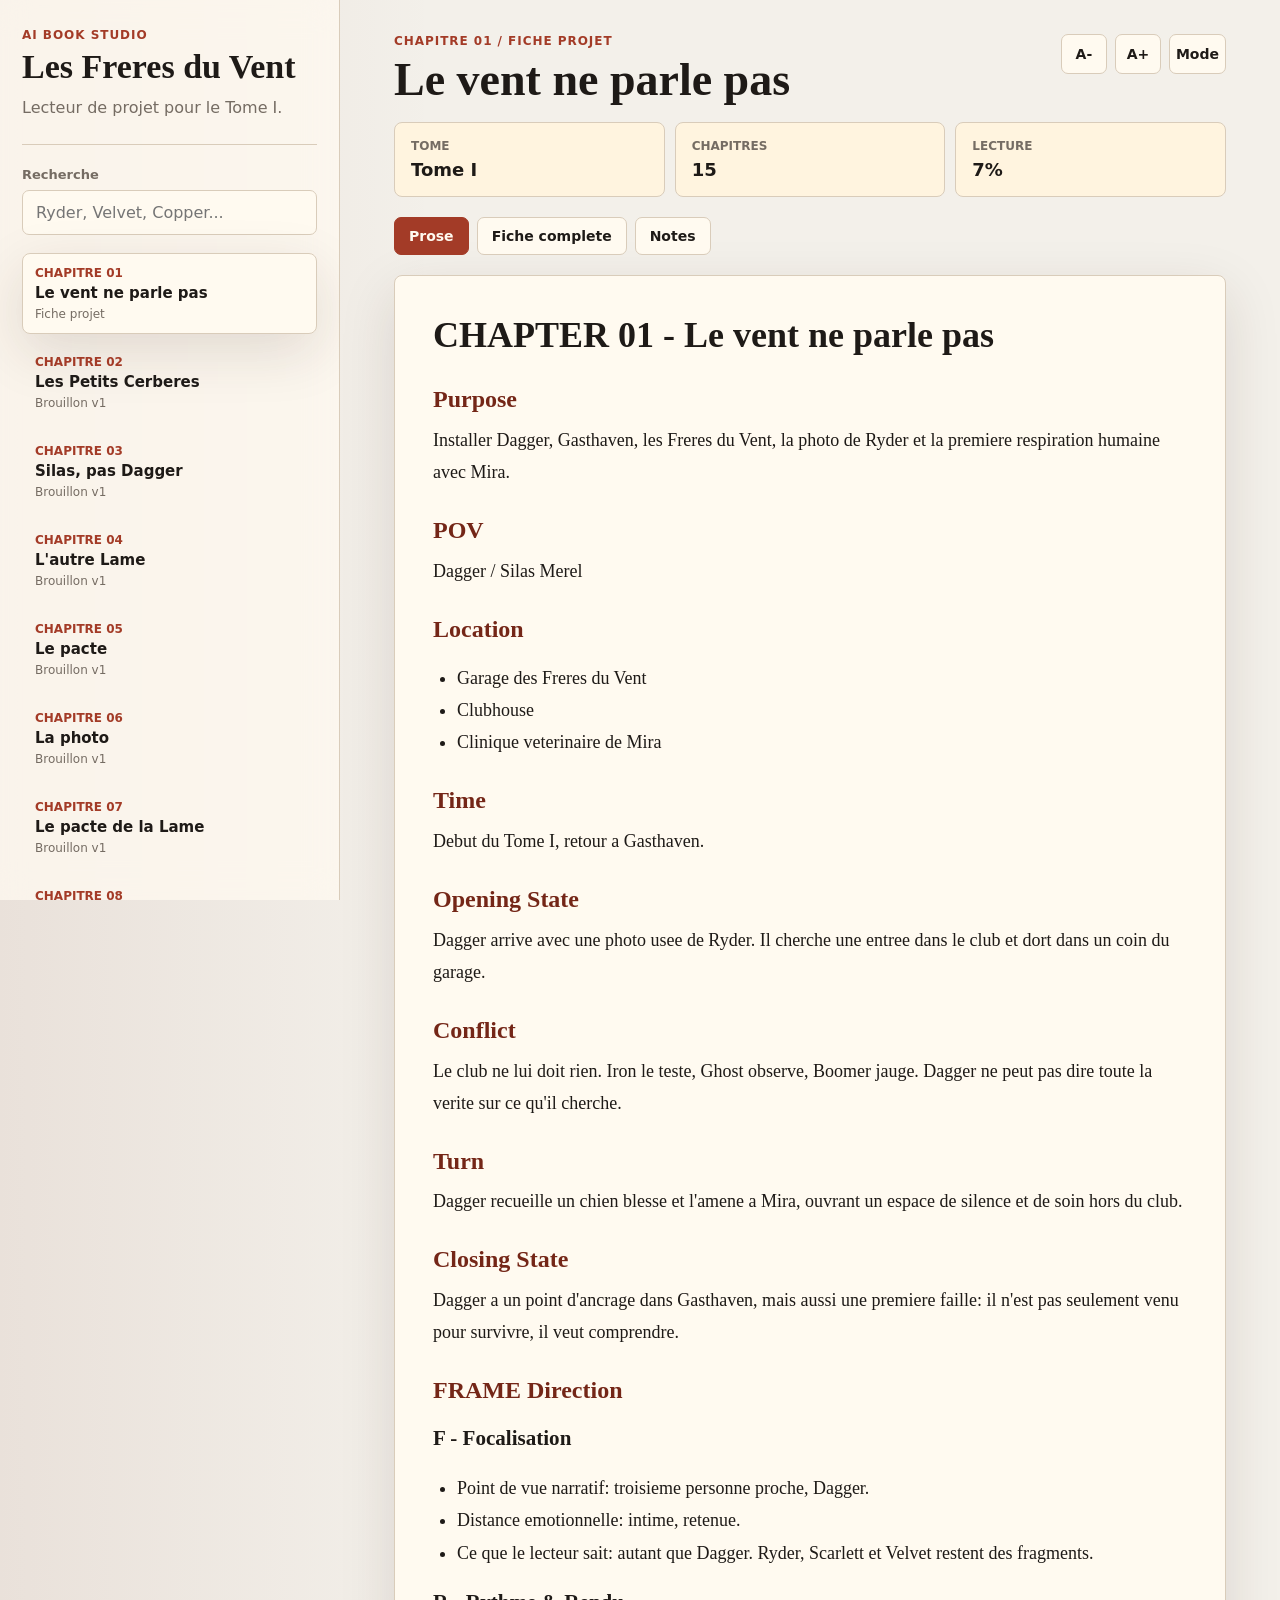
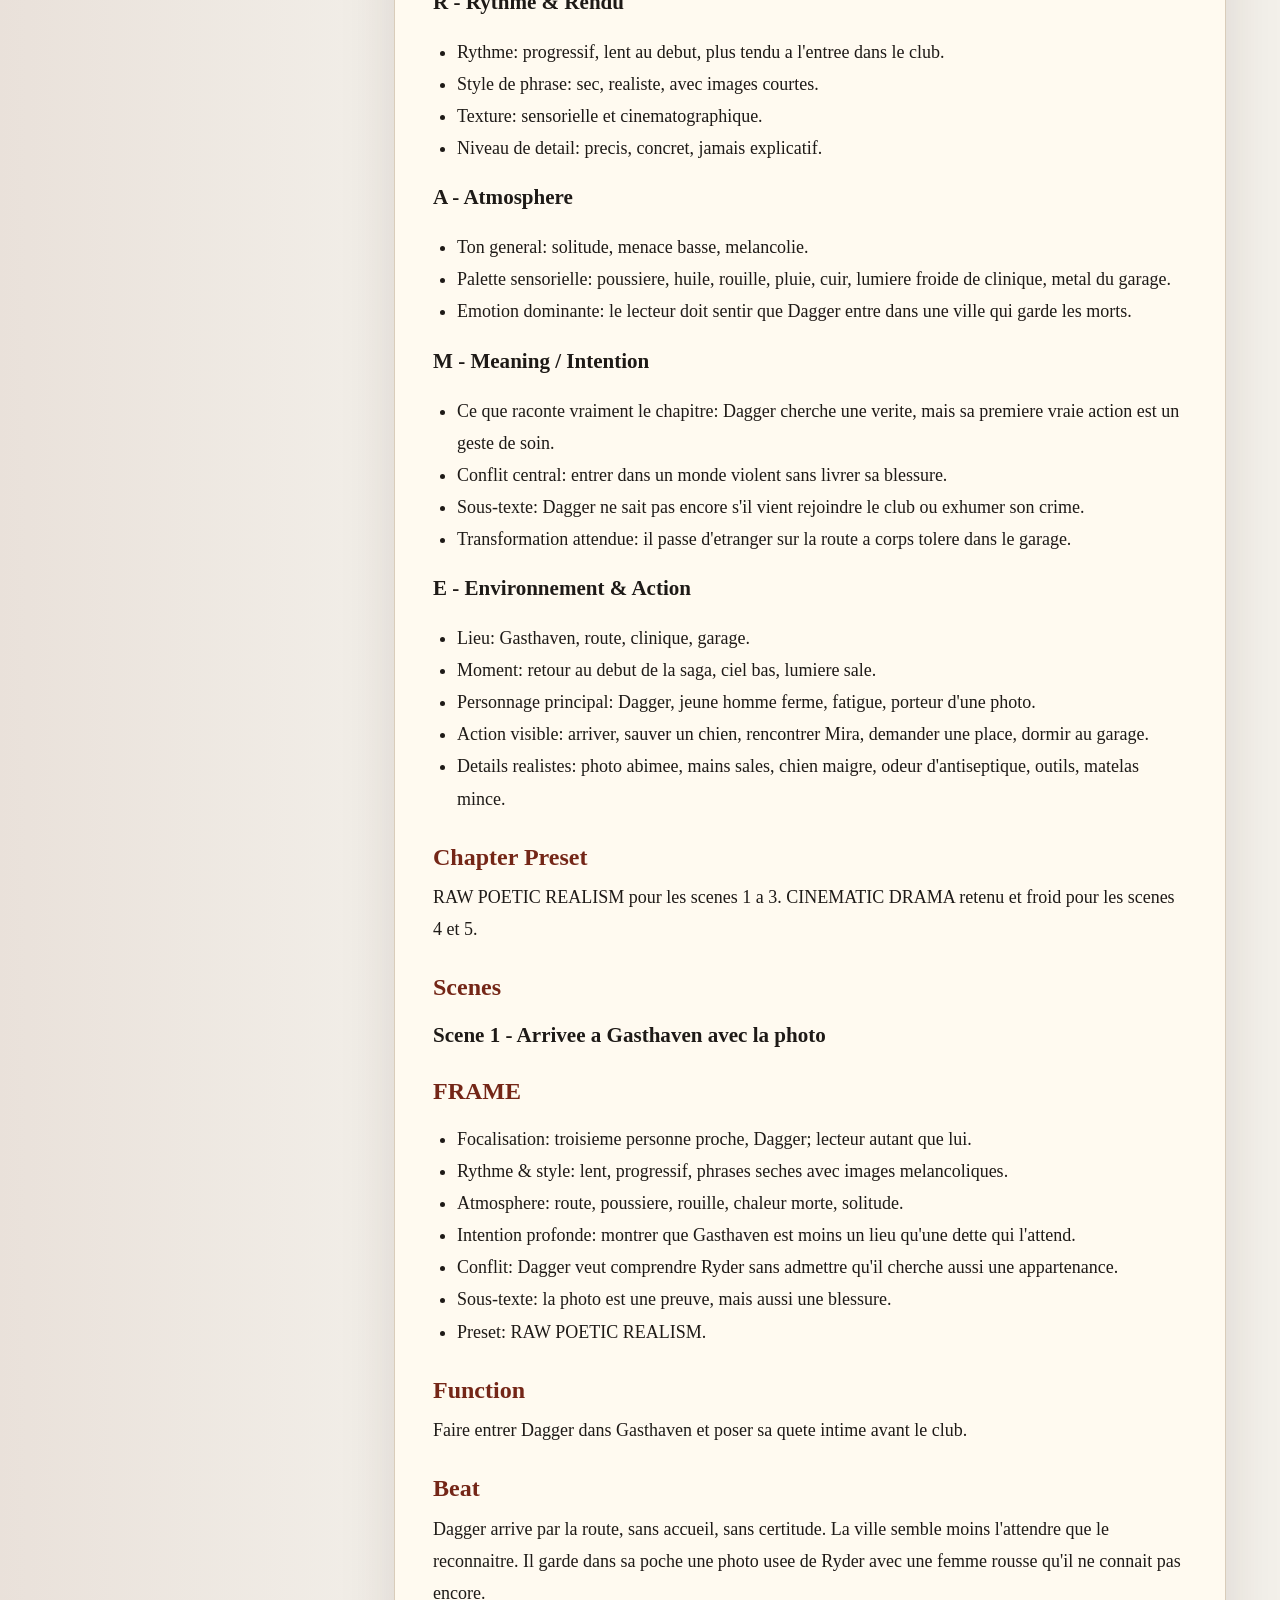
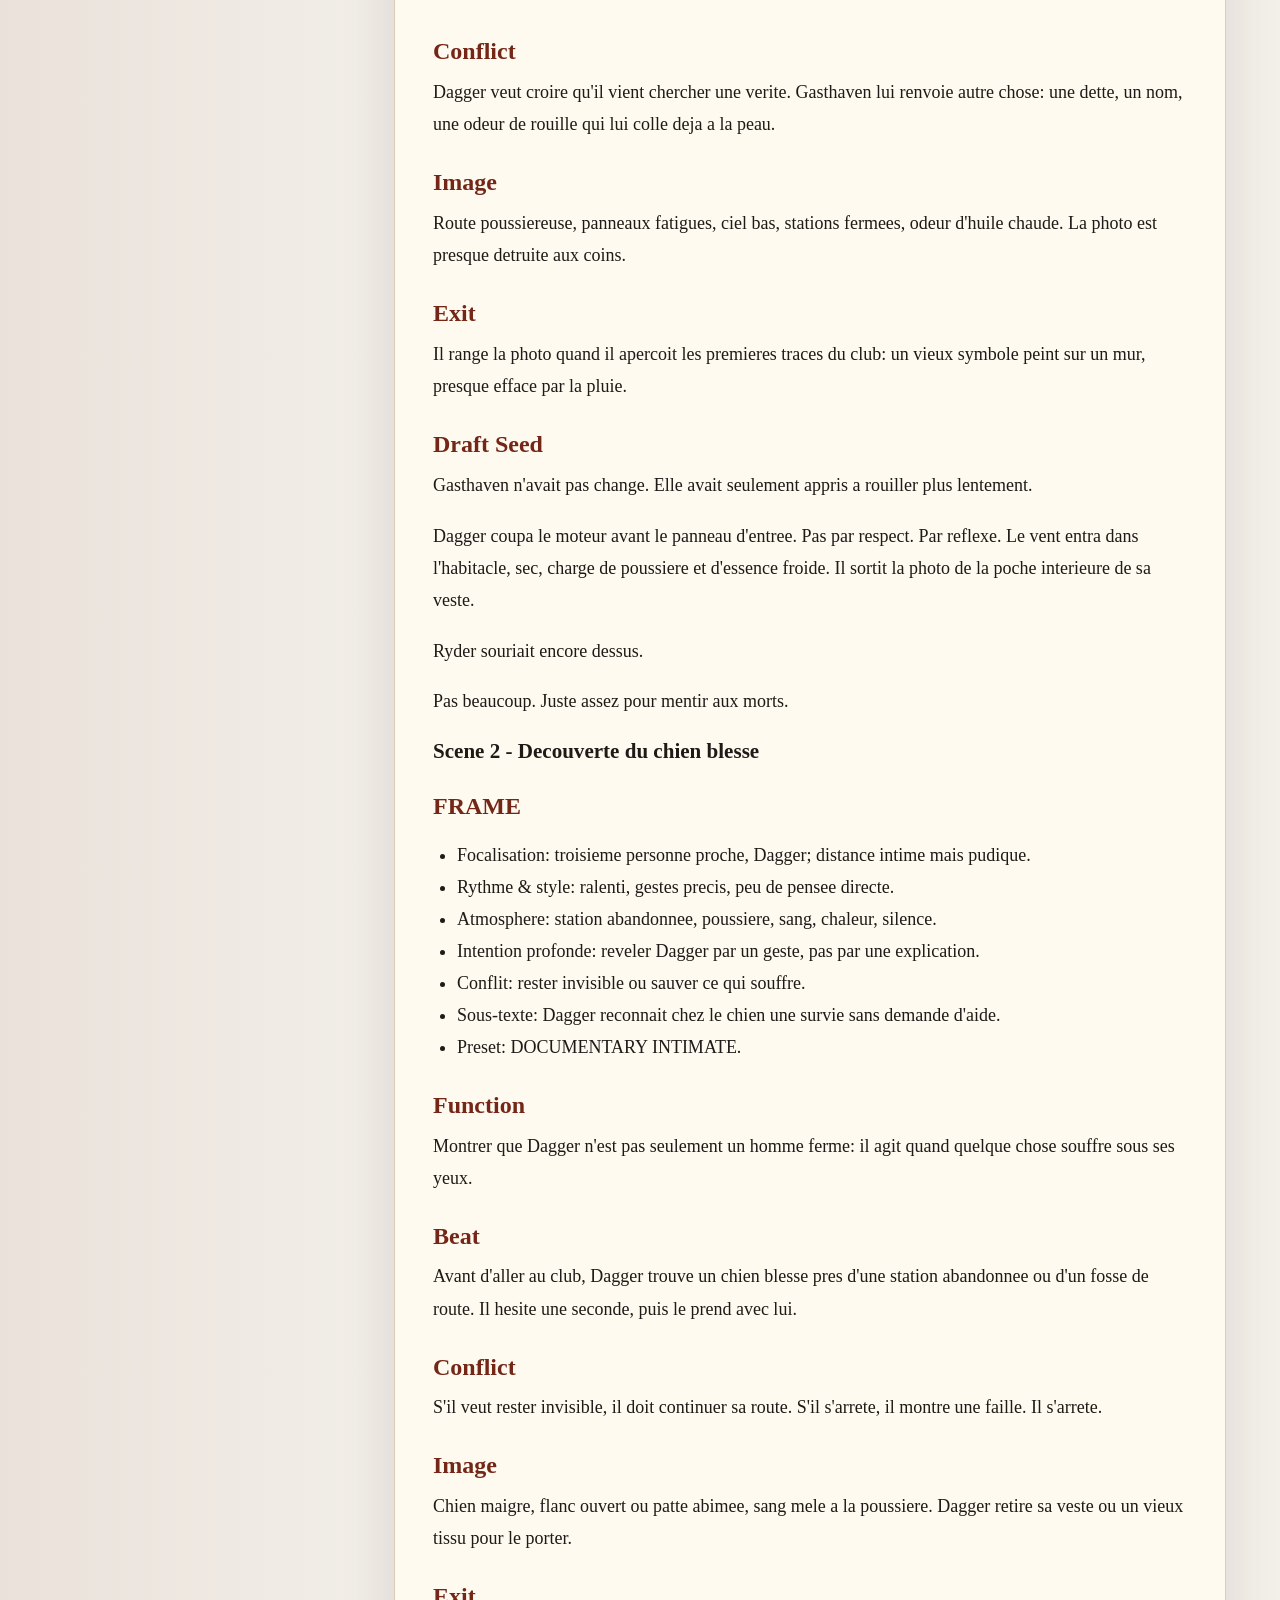
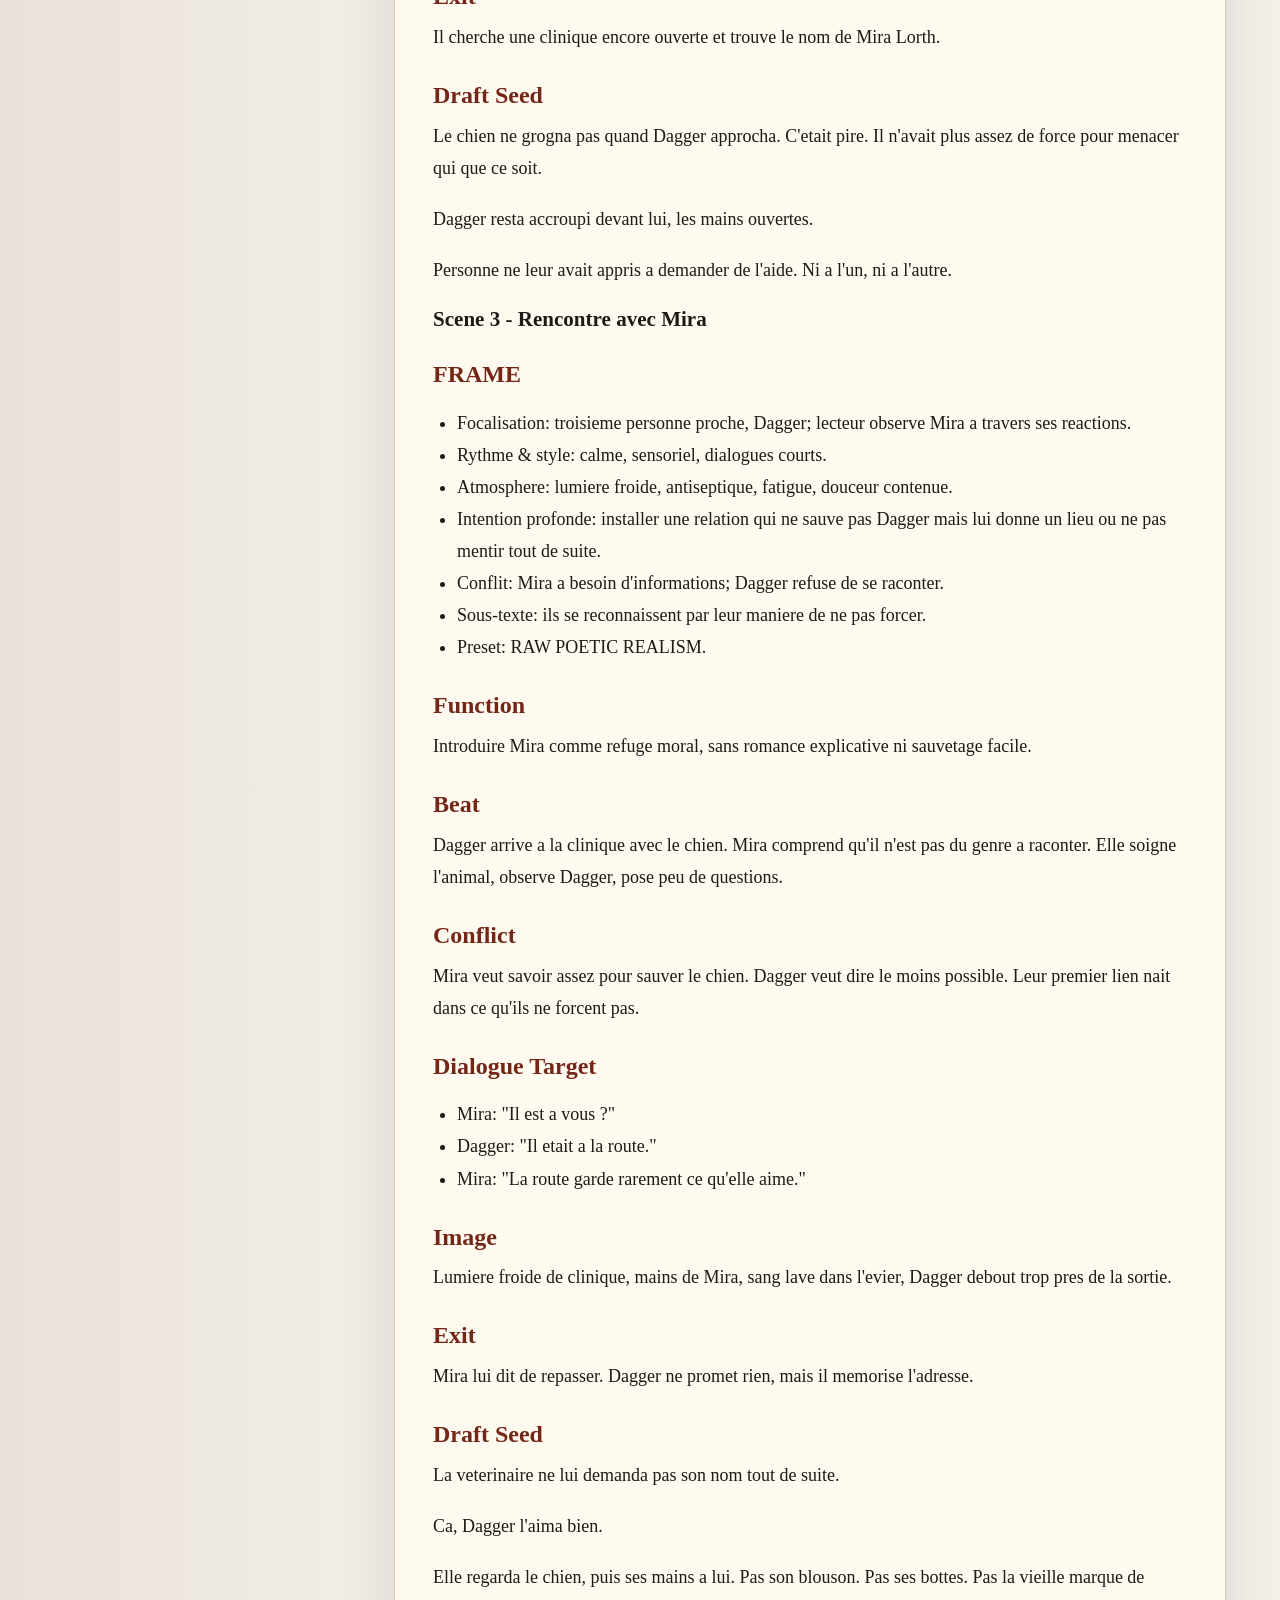
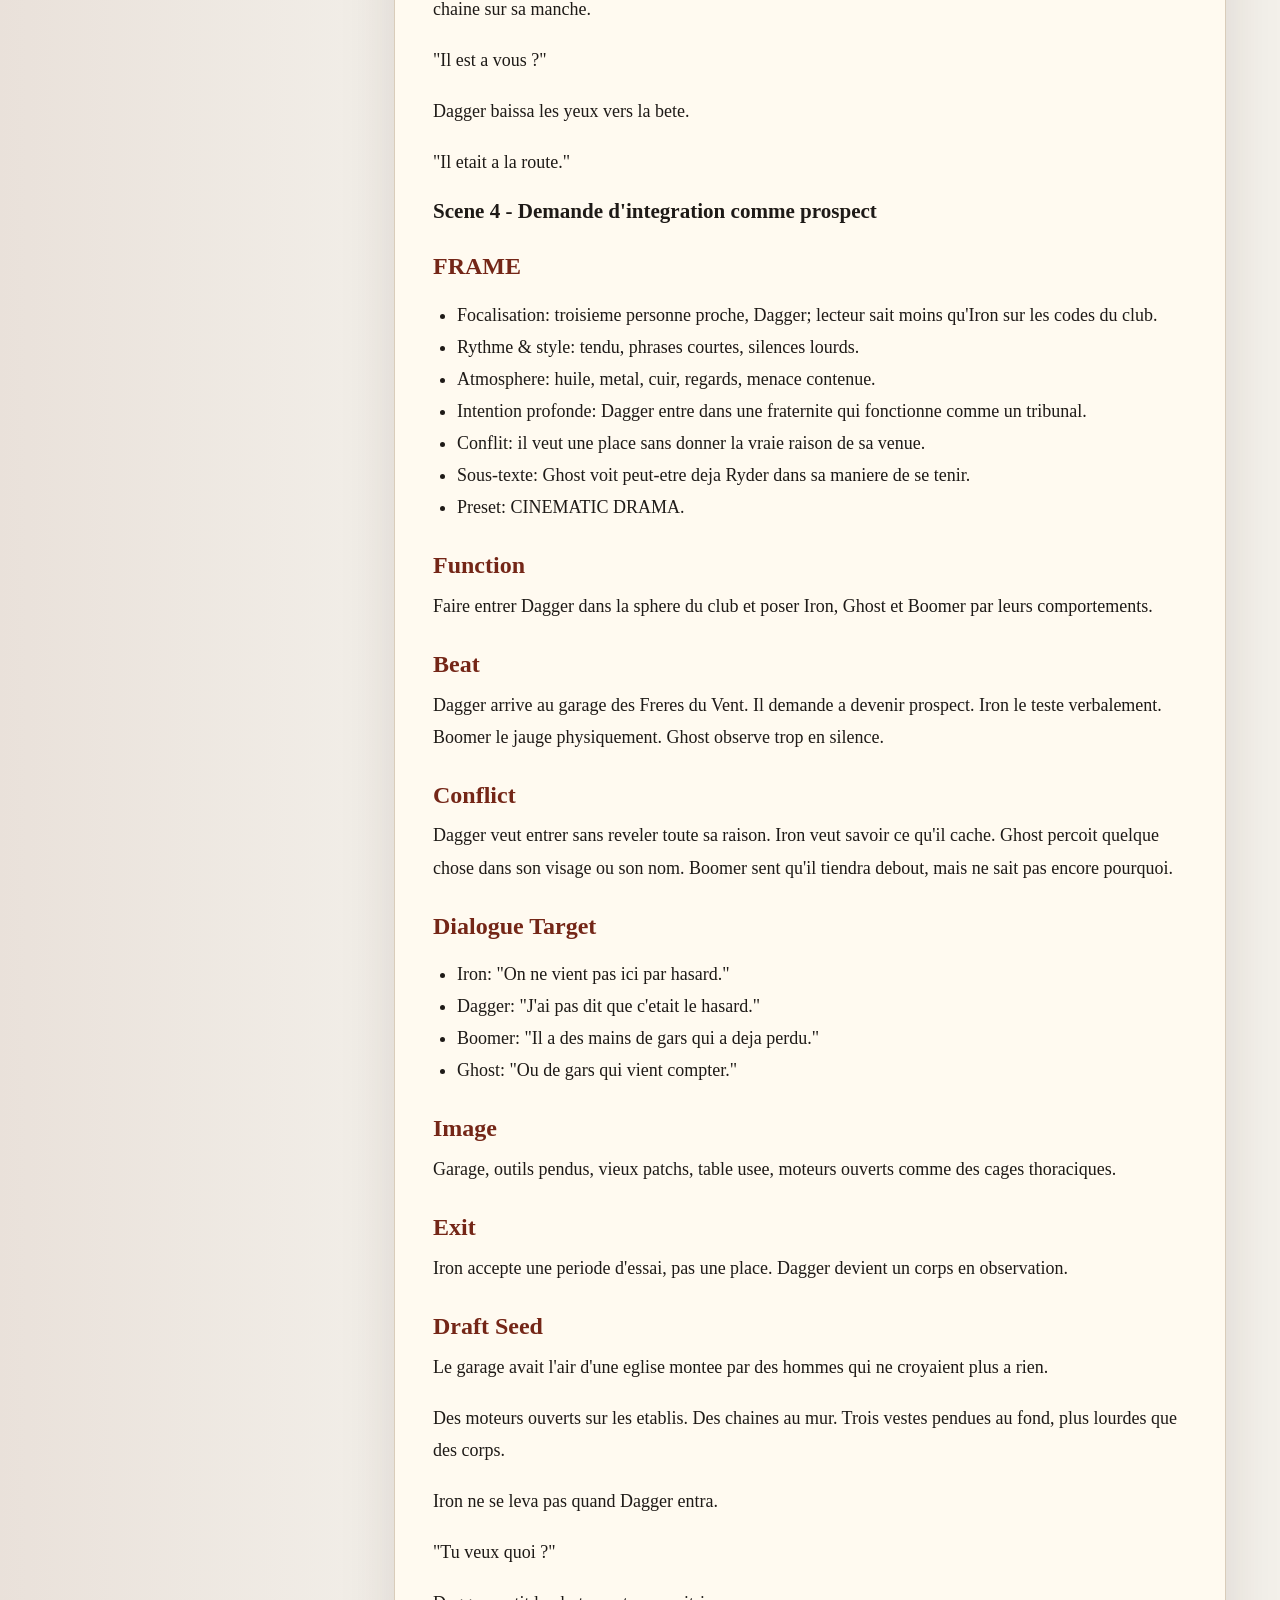
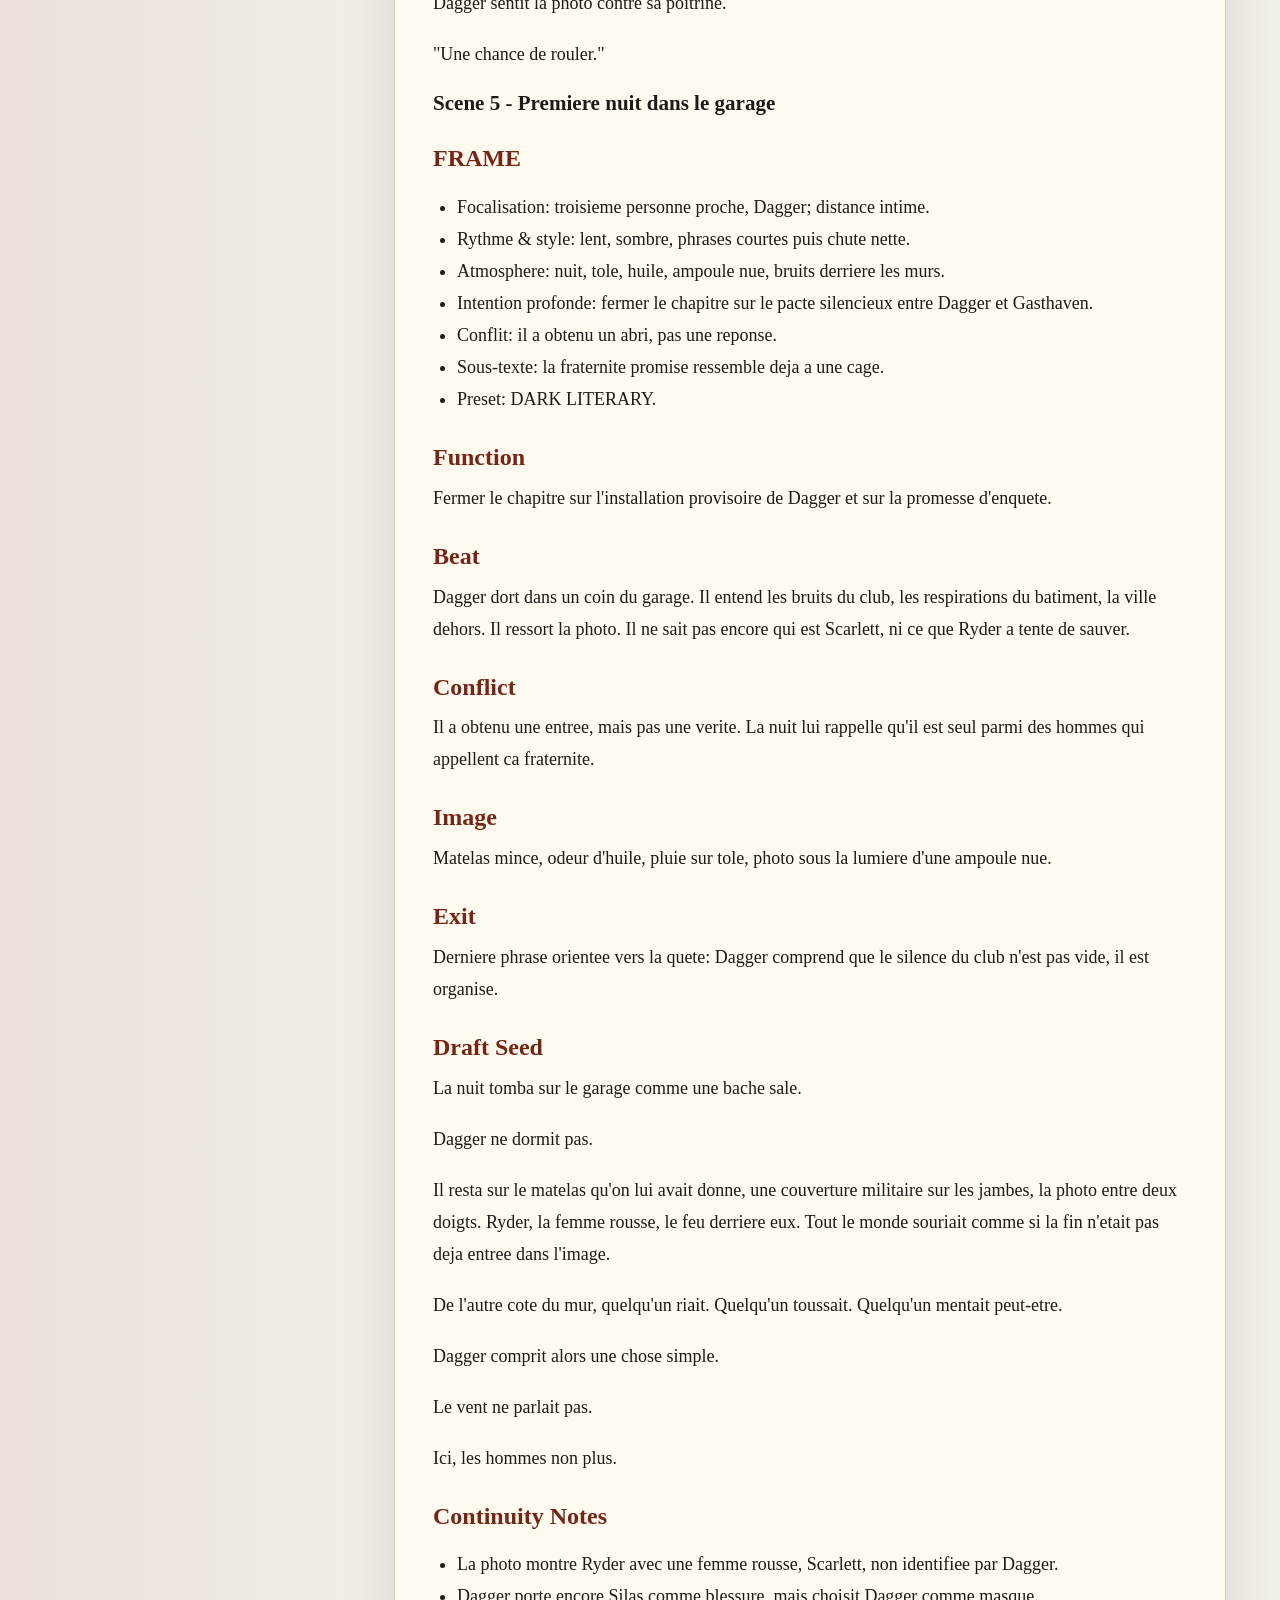
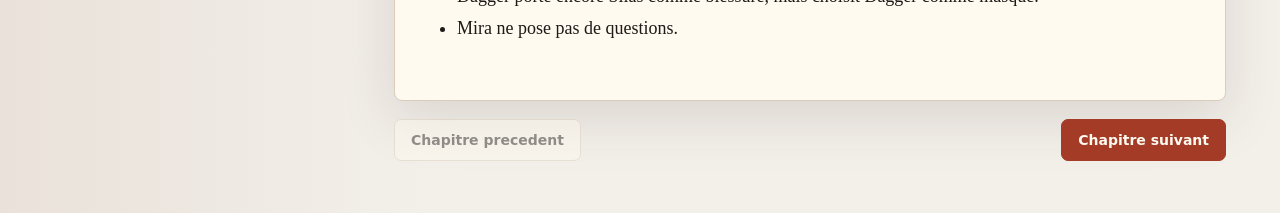
==== 12_READER_SITE/index.html @ fa5095d3 "Initial Les Freres du Vent project" ====
<!doctype html>
<html lang="fr">
  <head>
    <meta charset="utf-8" />
    <meta name="viewport" content="width=device-width, initial-scale=1" />
    <title>Les Freres du Vent - Lecteur</title>
    <link rel="stylesheet" href="styles.css" />
  </head>
  <body>
    <div class="app-shell">
      <aside class="sidebar" aria-label="Navigation des chapitres">
        <div class="brand-block">
          <p class="series-label">AI Book Studio</p>
          <h1>Les Freres du Vent</h1>
          <p class="series-note">Lecteur de projet pour le Tome I.</p>
        </div>

        <div class="search-block">
          <label for="searchInput">Recherche</label>
          <input id="searchInput" type="search" placeholder="Ryder, Velvet, Copper..." autocomplete="off" />
        </div>

        <nav class="chapter-list" id="chapterList"></nav>
      </aside>

      <main class="reader">
        <header class="reader-toolbar">
          <div>
            <p class="reader-kicker" id="chapterStatus">Chargement</p>
            <h2 id="chapterTitle">Tome I</h2>
          </div>
          <div class="toolbar-actions">
            <button class="icon-button" id="decreaseFont" type="button" aria-label="Reduire la taille du texte">A-</button>
            <button class="icon-button" id="increaseFont" type="button" aria-label="Augmenter la taille du texte">A+</button>
            <button class="icon-button" id="themeToggle" type="button" aria-label="Changer le theme">Mode</button>
          </div>
        </header>

        <section class="overview-panel">
          <div class="overview-item">
            <span>Tome</span>
            <strong>Tome I</strong>
          </div>
          <div class="overview-item">
            <span>Chapitres</span>
            <strong id="chapterCount">15</strong>
          </div>
          <div class="overview-item">
            <span>Lecture</span>
            <strong id="readingProgress">0%</strong>
          </div>
        </section>

        <section class="view-switch" aria-label="Sections du chapitre">
          <button class="switch-button active" type="button" data-view="prose">Prose</button>
          <button class="switch-button" type="button" data-view="full">Fiche complete</button>
          <button class="switch-button" type="button" data-view="notes">Notes</button>
        </section>

        <article class="chapter-content" id="chapterContent"></article>

        <footer class="reader-footer">
          <button class="nav-button" id="previousChapter" type="button">Chapitre precedent</button>
          <button class="nav-button primary" id="nextChapter" type="button">Chapitre suivant</button>
        </footer>
      </main>
    </div>

    <script src="app.js"></script>
  </body>
</html>
---- 12_READER_SITE/styles.css ----
:root {
  color-scheme: light;
  --bg: #f3f0ea;
  --paper: #fffaf0;
  --paper-strong: #fff4df;
  --ink: #1e1a17;
  --muted: #756c63;
  --border: #d9ccba;
  --accent: #a33b27;
  --accent-dark: #742617;
  --shadow: 0 18px 55px rgba(54, 34, 20, 0.13);
  --reader-size: 18px;
}

:root.dark {
  color-scheme: dark;
  --bg: #171512;
  --paper: #211e19;
  --paper-strong: #2b251d;
  --ink: #f2eadc;
  --muted: #b9aa98;
  --border: #40362c;
  --accent: #df7057;
  --accent-dark: #f09a82;
  --shadow: 0 18px 55px rgba(0, 0, 0, 0.35);
}

* {
  box-sizing: border-box;
}

body {
  margin: 0;
  min-height: 100vh;
  background:
    linear-gradient(90deg, rgba(120, 49, 30, 0.08), transparent 34%),
    var(--bg);
  color: var(--ink);
  font-family: Inter, ui-sans-serif, system-ui, -apple-system, BlinkMacSystemFont, "Segoe UI", sans-serif;
}

button,
input {
  font: inherit;
}

.app-shell {
  display: grid;
  grid-template-columns: 340px minmax(0, 1fr);
  min-height: 100vh;
}

.sidebar {
  position: sticky;
  top: 0;
  height: 100vh;
  overflow: auto;
  padding: 28px 22px;
  border-right: 1px solid var(--border);
  background: rgba(255, 250, 240, 0.74);
  backdrop-filter: blur(16px);
}

:root.dark .sidebar {
  background: rgba(33, 30, 25, 0.76);
}

.brand-block {
  padding-bottom: 24px;
  border-bottom: 1px solid var(--border);
}

.series-label,
.reader-kicker {
  margin: 0 0 8px;
  color: var(--accent);
  font-size: 12px;
  font-weight: 800;
  letter-spacing: 0.08em;
  text-transform: uppercase;
}

.brand-block h1 {
  margin: 0;
  font-family: Georgia, "Times New Roman", serif;
  font-size: 34px;
  line-height: 1;
  letter-spacing: 0;
}

.series-note {
  margin: 12px 0 0;
  color: var(--muted);
  line-height: 1.5;
}

.search-block {
  display: grid;
  gap: 8px;
  margin: 22px 0 18px;
}

.search-block label {
  color: var(--muted);
  font-size: 13px;
  font-weight: 700;
}

.search-block input {
  width: 100%;
  padding: 12px 13px;
  border: 1px solid var(--border);
  border-radius: 7px;
  background: var(--paper);
  color: var(--ink);
  outline: none;
}

.search-block input:focus {
  border-color: var(--accent);
  box-shadow: 0 0 0 3px rgba(163, 59, 39, 0.16);
}

.chapter-list {
  display: grid;
  gap: 8px;
}

.chapter-card {
  width: 100%;
  padding: 12px;
  border: 1px solid transparent;
  border-radius: 8px;
  background: transparent;
  color: var(--ink);
  text-align: left;
  cursor: pointer;
}

.chapter-card:hover,
.chapter-card.active {
  border-color: var(--border);
  background: var(--paper);
}

.chapter-card.active {
  box-shadow: var(--shadow);
}

.chapter-number {
  display: block;
  color: var(--accent);
  font-size: 12px;
  font-weight: 800;
  text-transform: uppercase;
}

.chapter-name {
  display: block;
  margin-top: 4px;
  font-size: 15px;
  font-weight: 800;
}

.chapter-meta {
  display: block;
  margin-top: 5px;
  color: var(--muted);
  font-size: 12px;
}

.reader {
  width: min(960px, calc(100vw - 380px));
  margin: 0 auto;
  padding: 34px 34px 52px;
}

.reader-toolbar {
  display: flex;
  align-items: flex-start;
  justify-content: space-between;
  gap: 18px;
  margin-bottom: 18px;
}

.reader-toolbar h2 {
  margin: 0;
  font-family: Georgia, "Times New Roman", serif;
  font-size: 46px;
  line-height: 1.05;
  letter-spacing: 0;
}

.toolbar-actions {
  display: flex;
  gap: 8px;
}

.icon-button,
.nav-button,
.switch-button {
  border: 1px solid var(--border);
  border-radius: 7px;
  background: var(--paper);
  color: var(--ink);
  cursor: pointer;
  font-size: 14px;
  font-weight: 800;
}

.icon-button {
  min-width: 46px;
  height: 40px;
}

.overview-panel {
  display: grid;
  grid-template-columns: repeat(3, 1fr);
  gap: 10px;
  margin: 18px 0;
}

.overview-item {
  padding: 16px;
  border: 1px solid var(--border);
  border-radius: 8px;
  background: var(--paper-strong);
}

.overview-item span {
  display: block;
  color: var(--muted);
  font-size: 12px;
  font-weight: 800;
  text-transform: uppercase;
}

.overview-item strong {
  display: block;
  margin-top: 6px;
  font-size: 18px;
}

.view-switch {
  display: flex;
  gap: 8px;
  margin: 20px 0;
}

.switch-button {
  padding: 10px 14px;
}

.switch-button.active,
.nav-button.primary {
  border-color: var(--accent);
  background: var(--accent);
  color: #fffaf0;
}

.chapter-content {
  min-height: 62vh;
  padding: 38px;
  border: 1px solid var(--border);
  border-radius: 8px;
  background: var(--paper);
  box-shadow: var(--shadow);
  font-family: Georgia, "Times New Roman", serif;
  font-size: var(--reader-size);
  line-height: 1.78;
}

.chapter-content h1,
.chapter-content h2,
.chapter-content h3 {
  line-height: 1.2;
}

.chapter-content h1 {
  margin: 0 0 24px;
  font-size: 36px;
}

.chapter-content h2 {
  margin: 28px 0 10px;
  color: var(--accent-dark);
  font-size: 24px;
}

.chapter-content p {
  margin: 0 0 1.05em;
}

.chapter-content ul,
.chapter-content ol {
  padding-left: 24px;
}

.chapter-content blockquote {
  margin: 20px 0;
  padding-left: 18px;
  border-left: 3px solid var(--accent);
  color: var(--muted);
}

.empty-state {
  color: var(--muted);
  font-family: Inter, ui-sans-serif, system-ui, sans-serif;
}

.reader-footer {
  display: flex;
  justify-content: space-between;
  gap: 12px;
  margin-top: 18px;
}

.nav-button {
  padding: 12px 16px;
}

.nav-button:disabled {
  cursor: not-allowed;
  opacity: 0.45;
}

mark {
  border-radius: 3px;
  background: rgba(223, 112, 87, 0.28);
  color: inherit;
}

@media (max-width: 860px) {
  .app-shell {
    grid-template-columns: 1fr;
  }

  .sidebar {
    position: relative;
    height: auto;
    max-height: 52vh;
    border-right: 0;
    border-bottom: 1px solid var(--border);
  }

  .reader {
    width: 100%;
    padding: 24px 18px 36px;
  }

  .reader-toolbar {
    flex-direction: column;
  }

  .reader-toolbar h2 {
    font-size: 34px;
  }

  .overview-panel {
    grid-template-columns: 1fr;
  }

  .chapter-content {
    padding: 24px;
  }
}
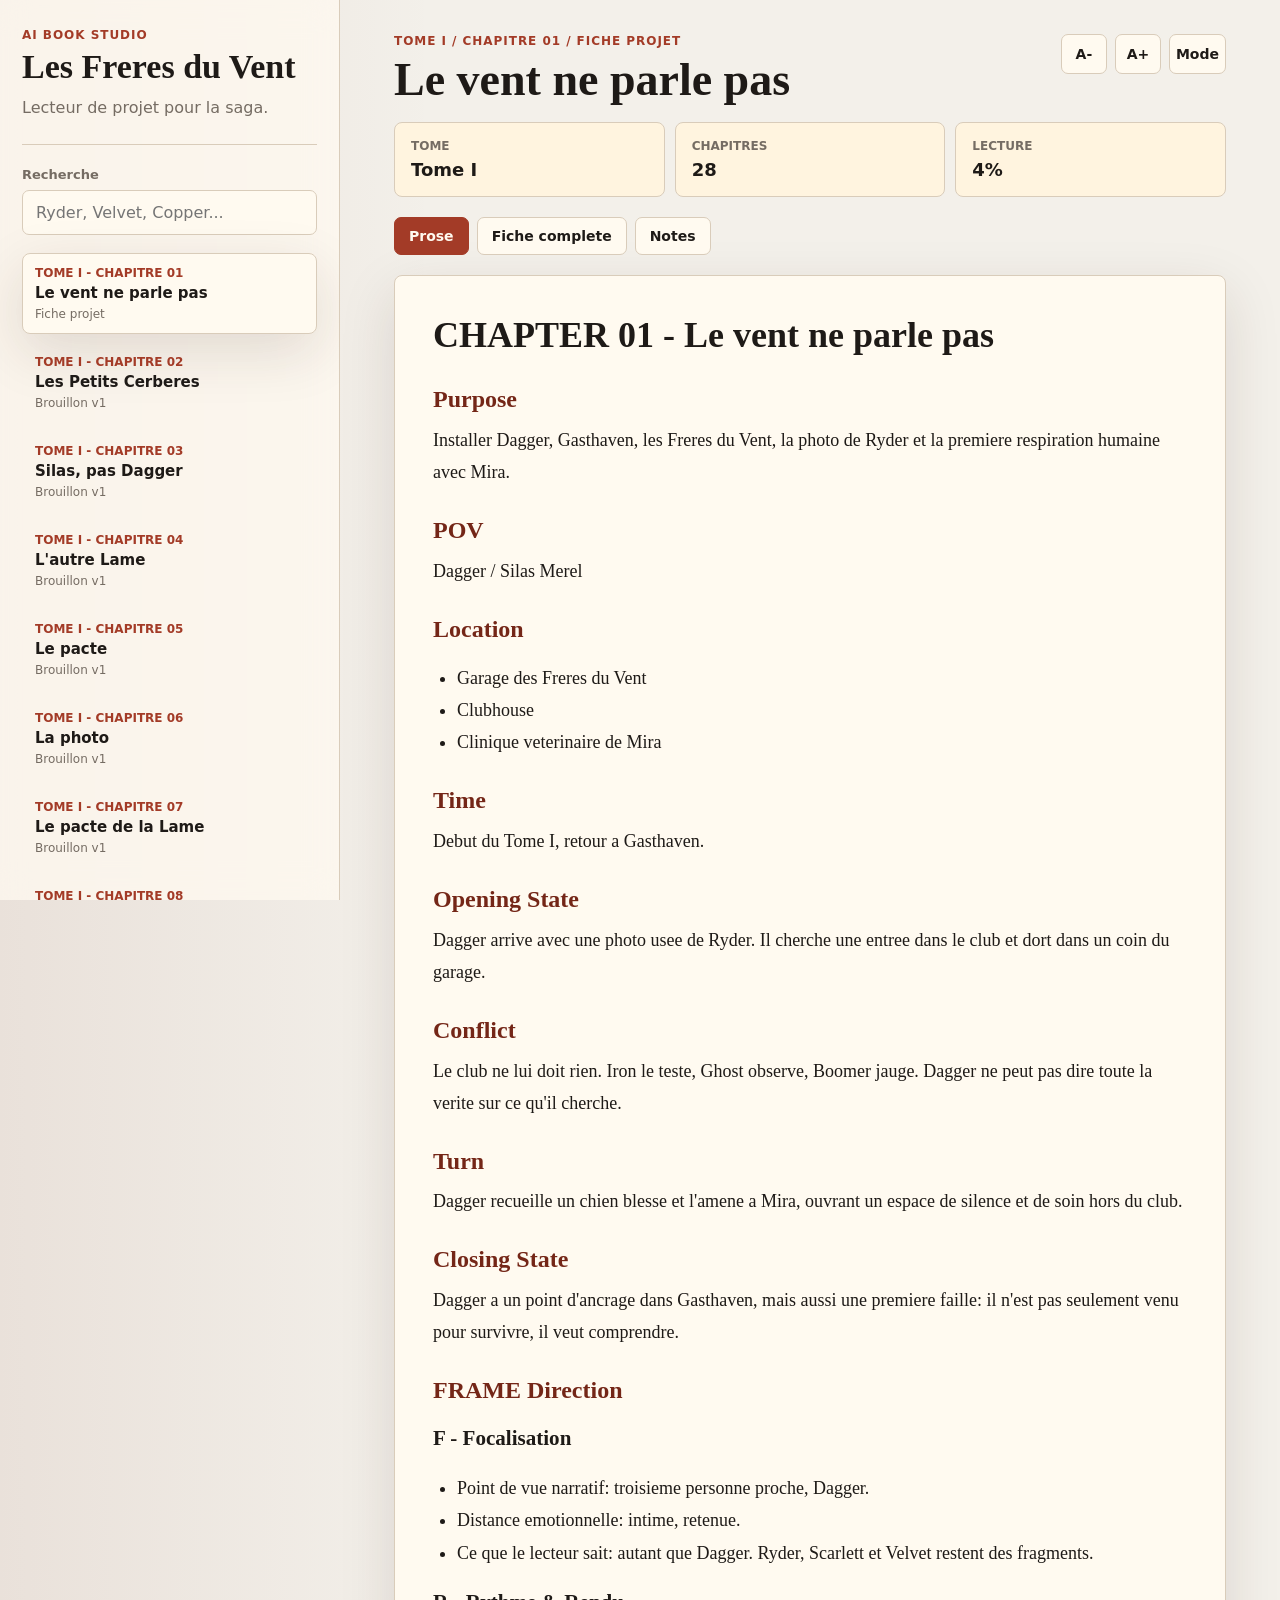
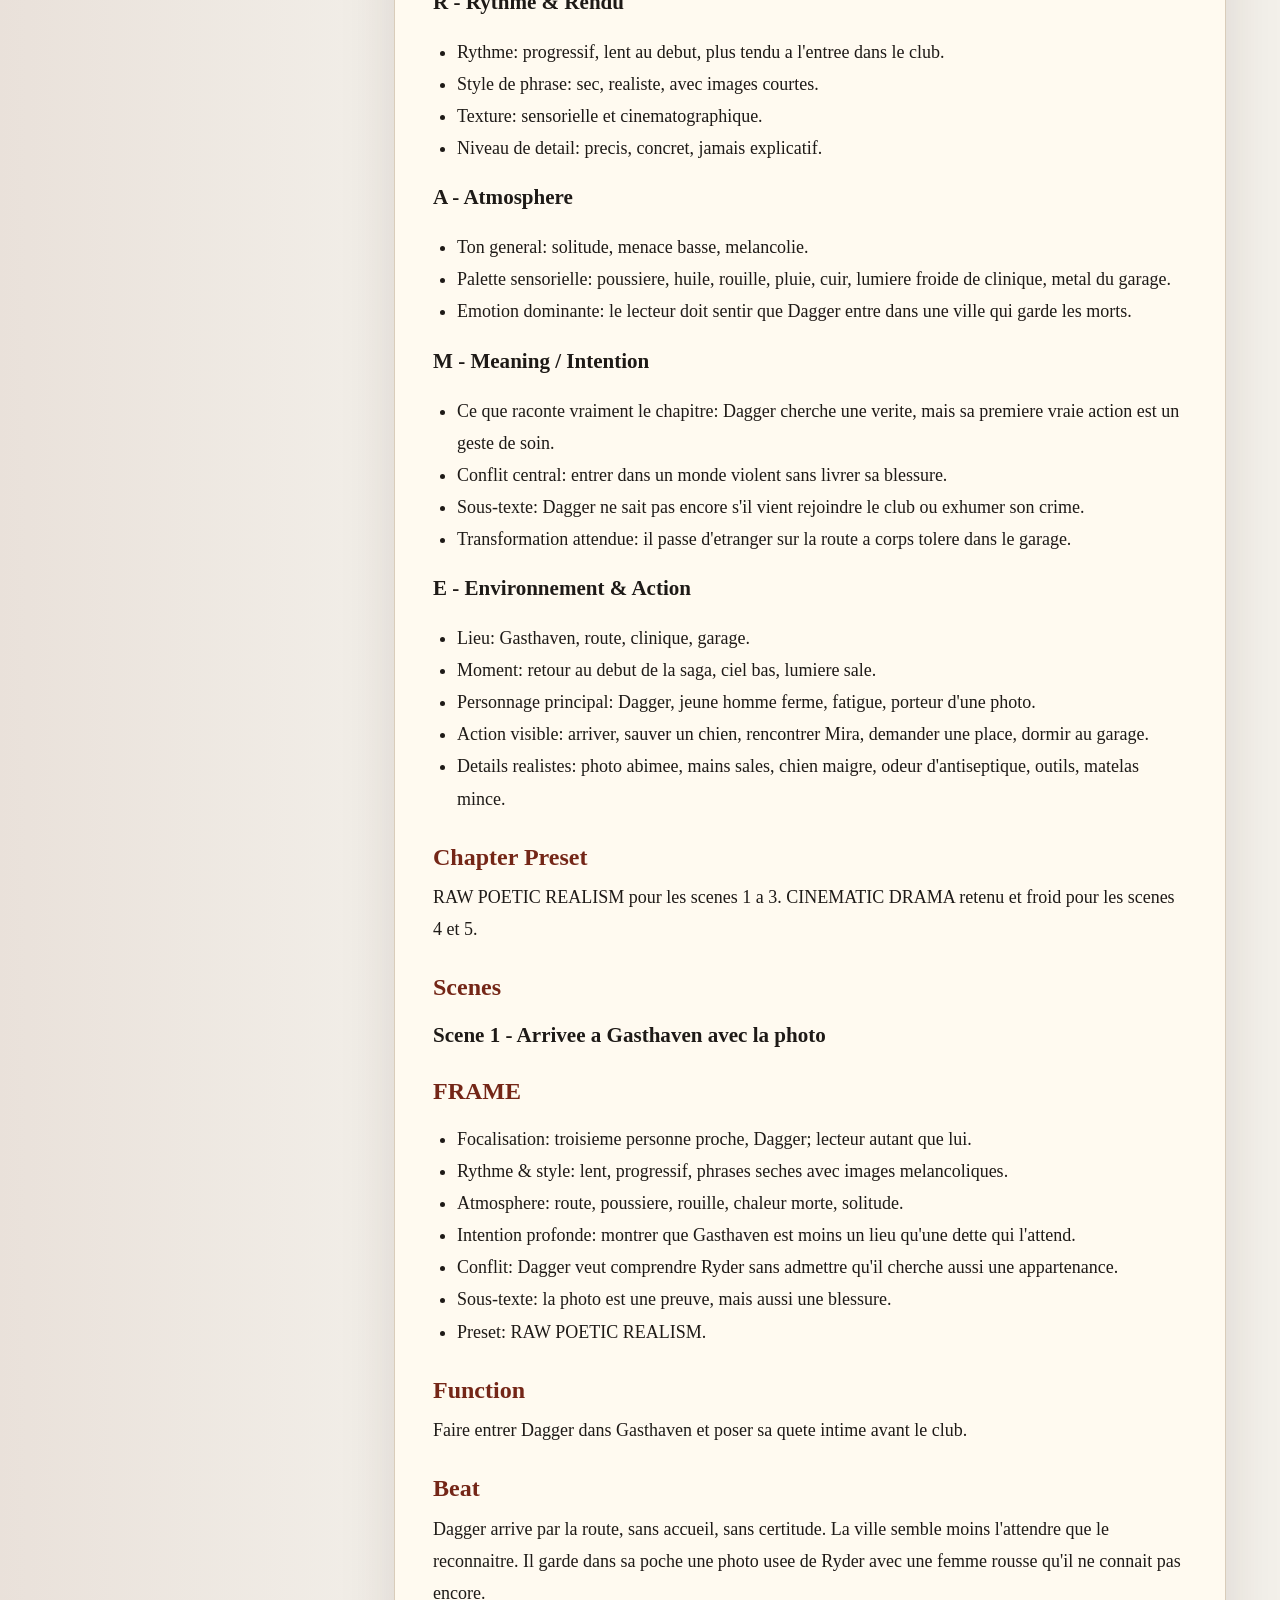
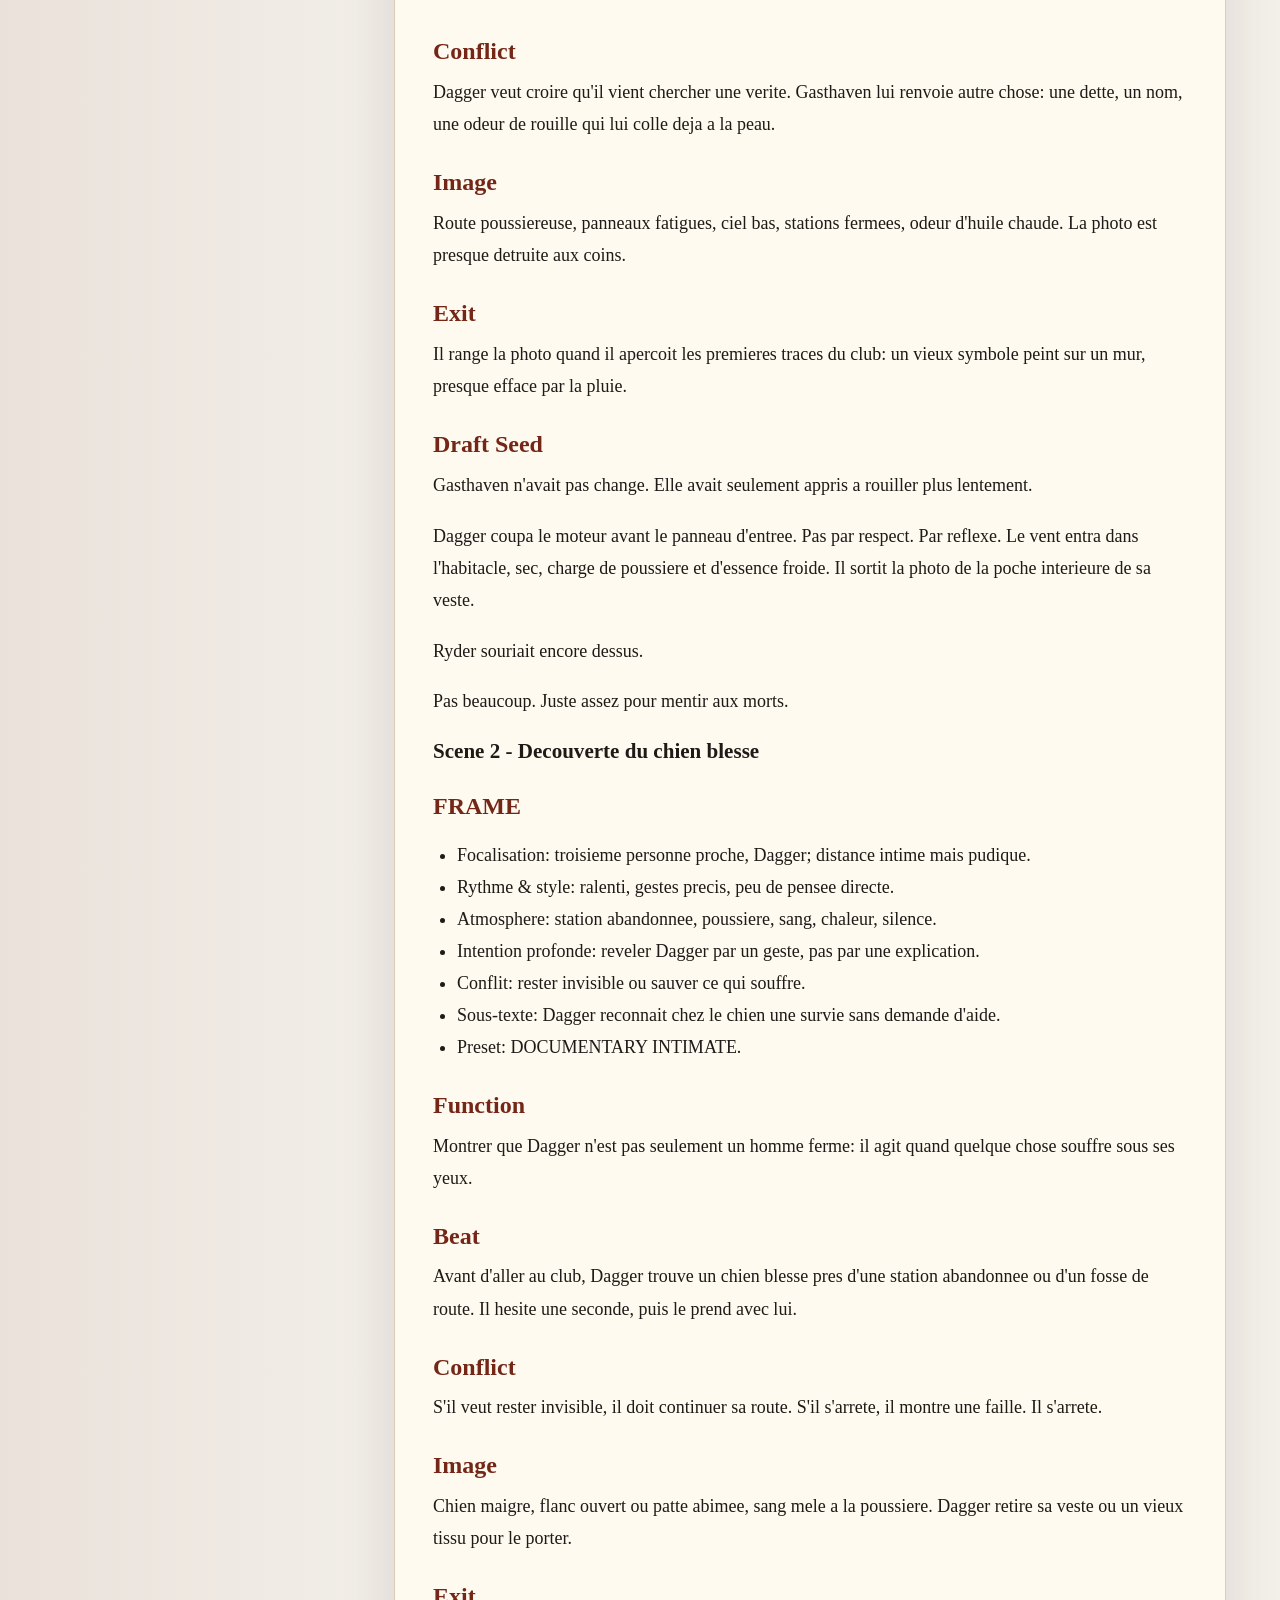
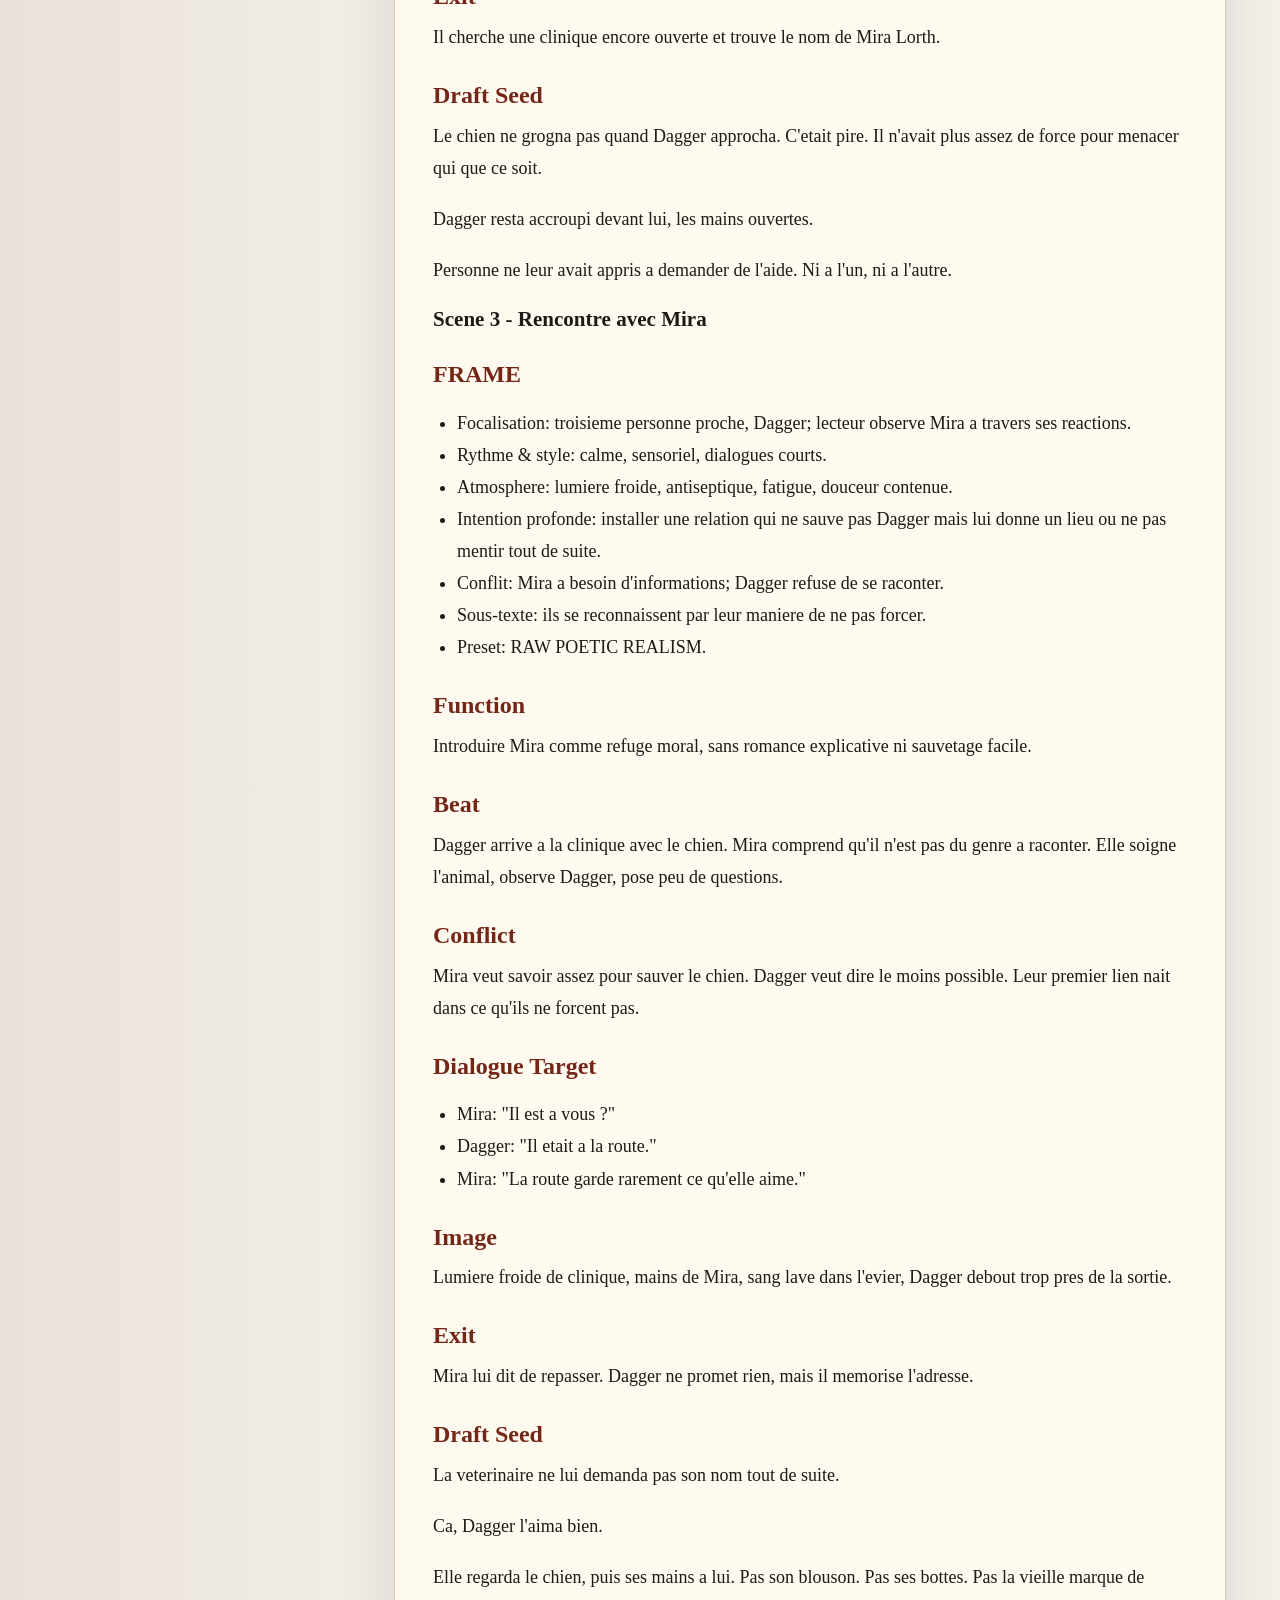
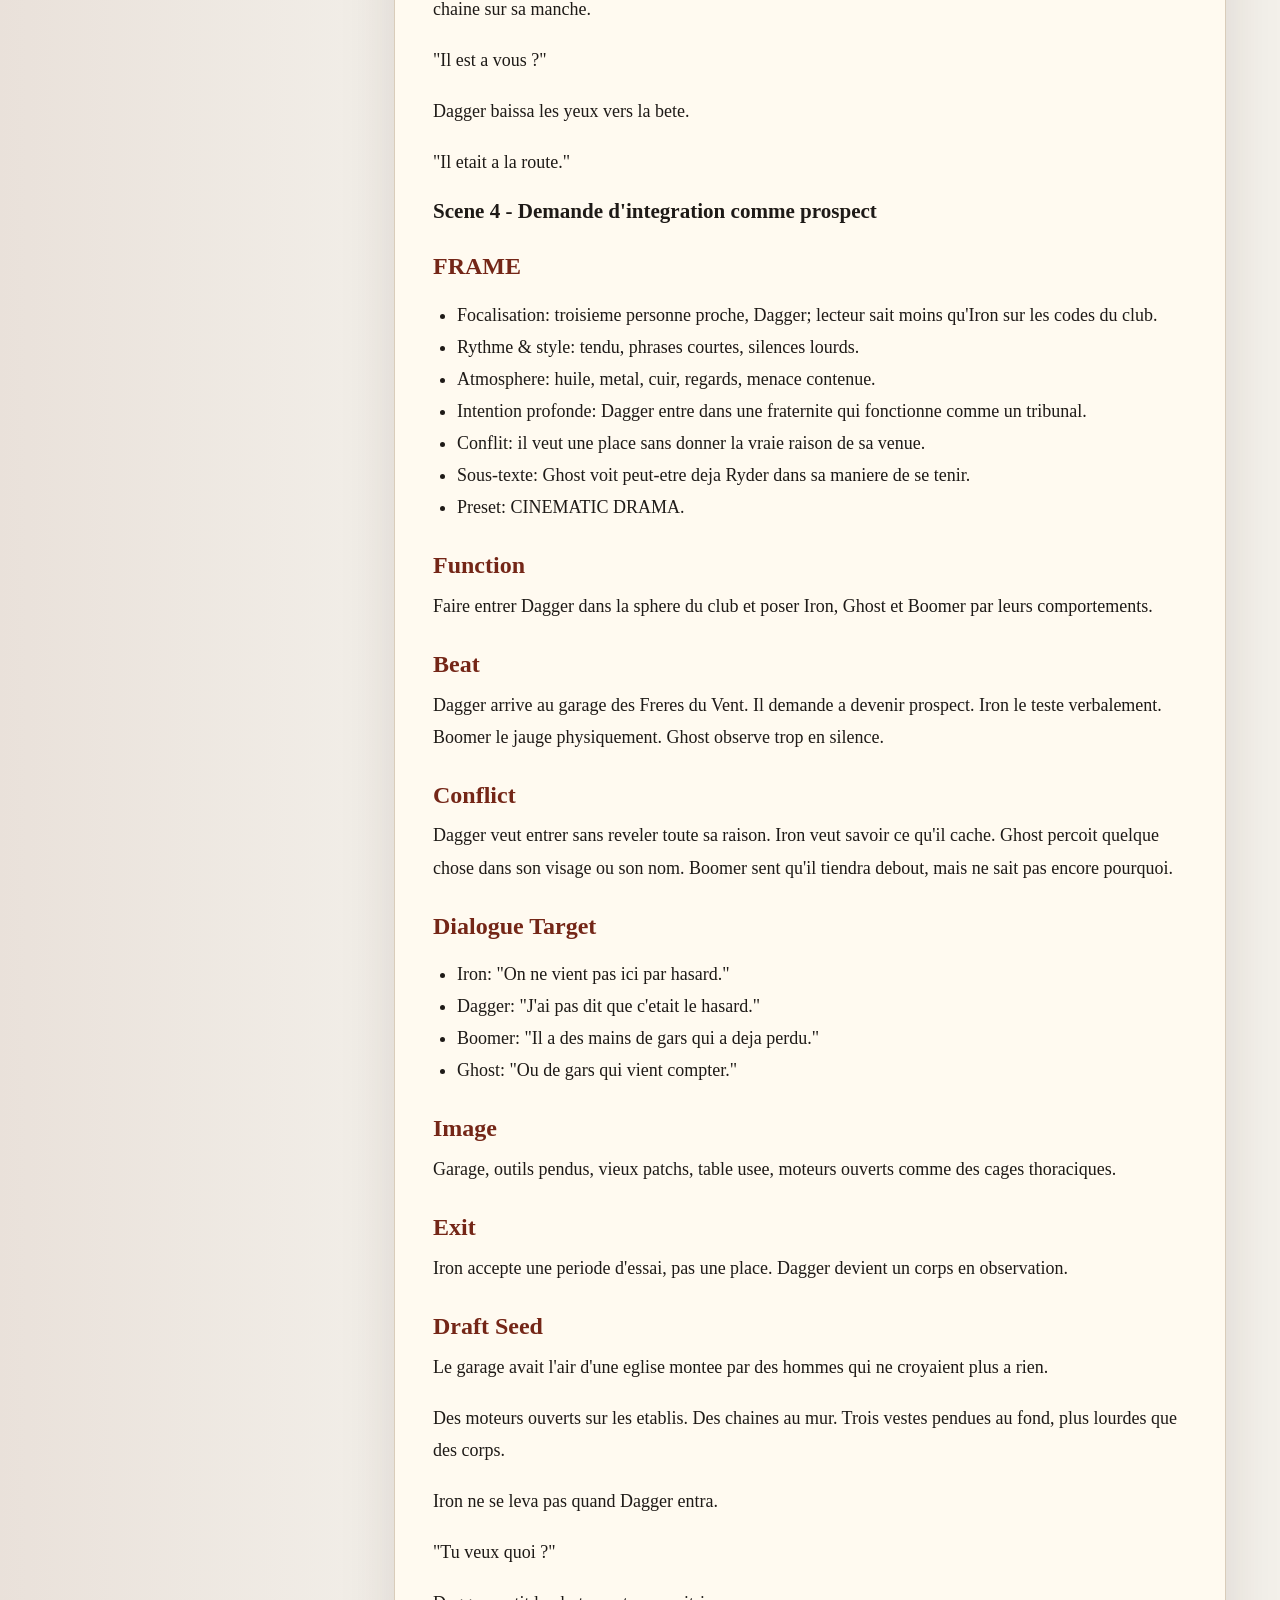
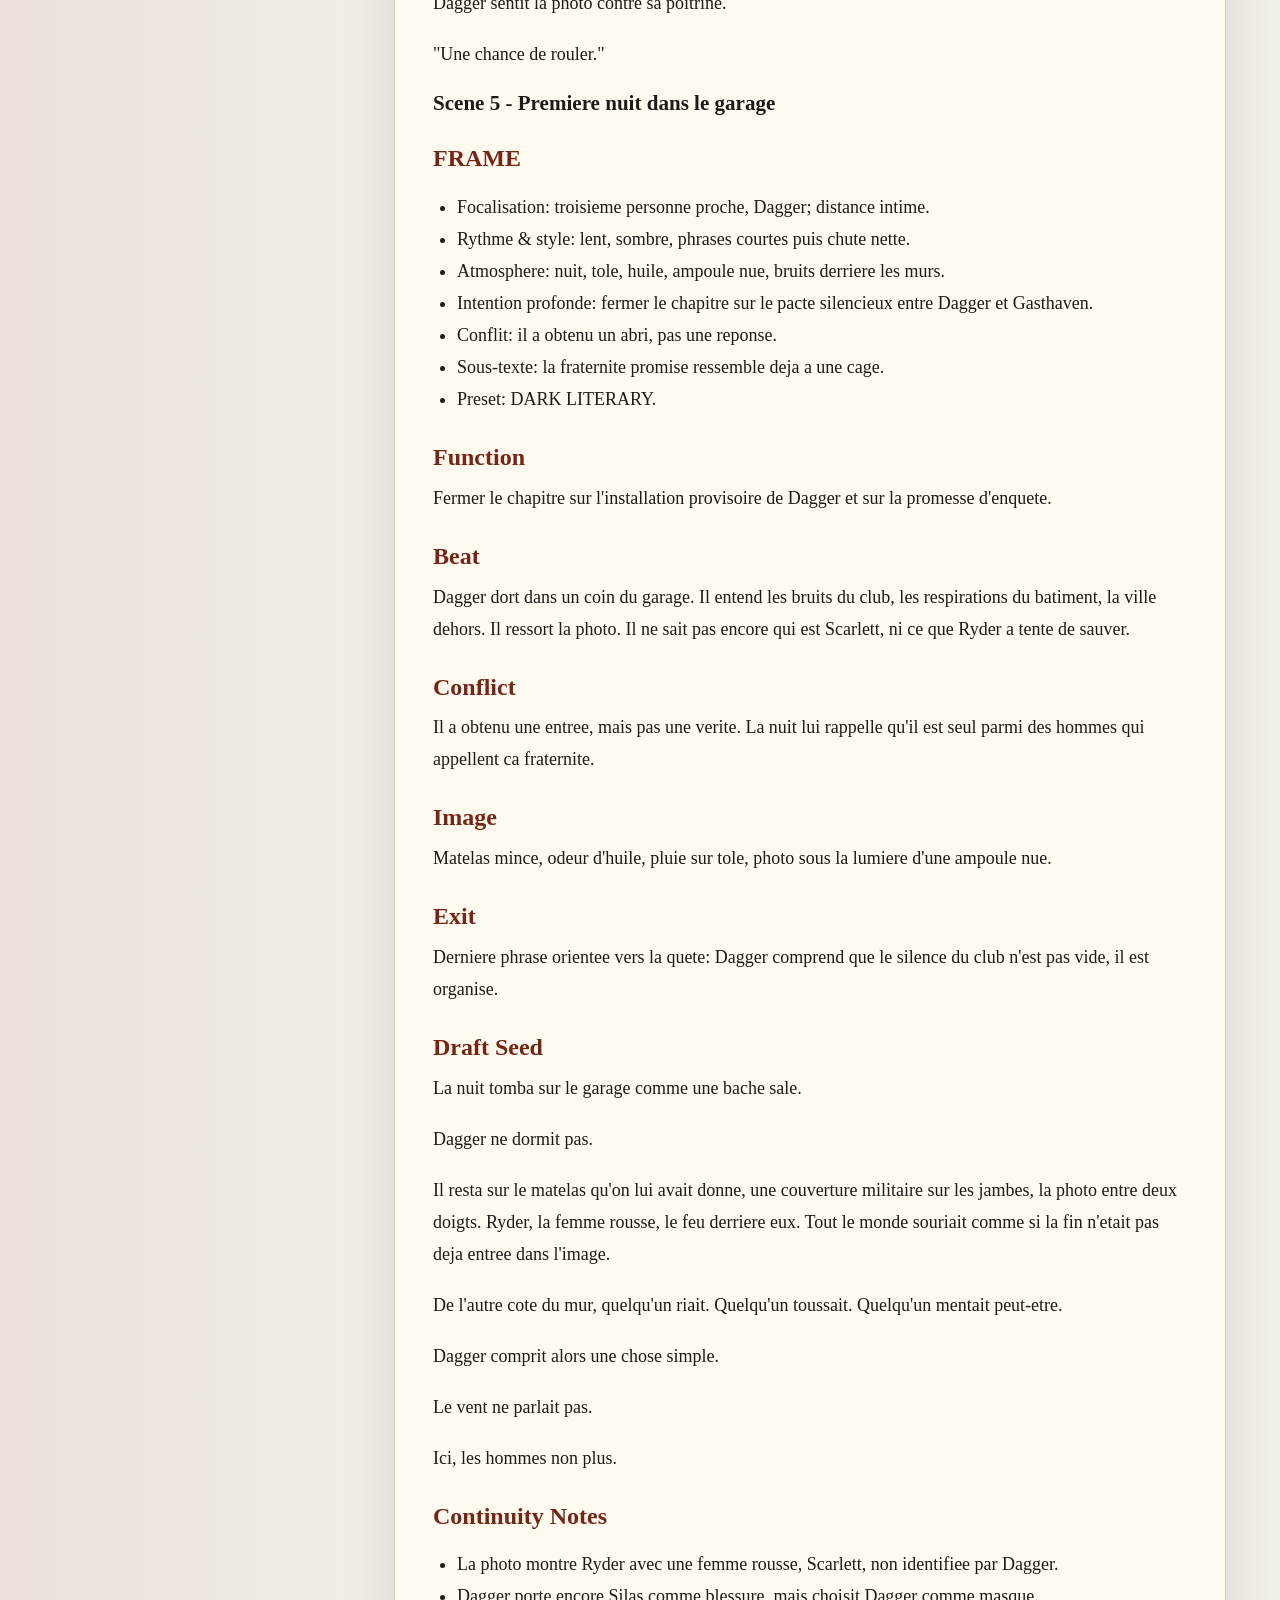
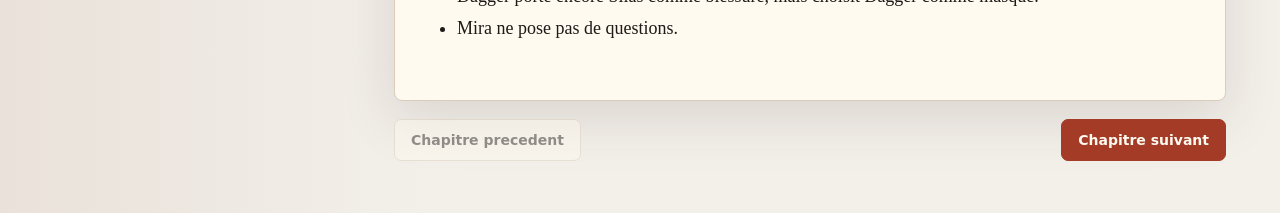
==== commit aad6f38f: "Add Tome II draft" ====
--- a/12_READER_SITE/index.html
+++ b/12_READER_SITE/index.html
@@ -12,7 +12,7 @@
         <div class="brand-block">
           <p class="series-label">AI Book Studio</p>
           <h1>Les Freres du Vent</h1>
-          <p class="series-note">Lecteur de projet pour le Tome I.</p>
+          <p class="series-note">Lecteur de projet pour la saga.</p>
         </div>
 
         <div class="search-block">
@@ -39,7 +39,7 @@
         <section class="overview-panel">
           <div class="overview-item">
             <span>Tome</span>
-            <strong>Tome I</strong>
+            <strong id="currentTome">Tome I</strong>
           </div>
           <div class="overview-item">
             <span>Chapitres</span>
